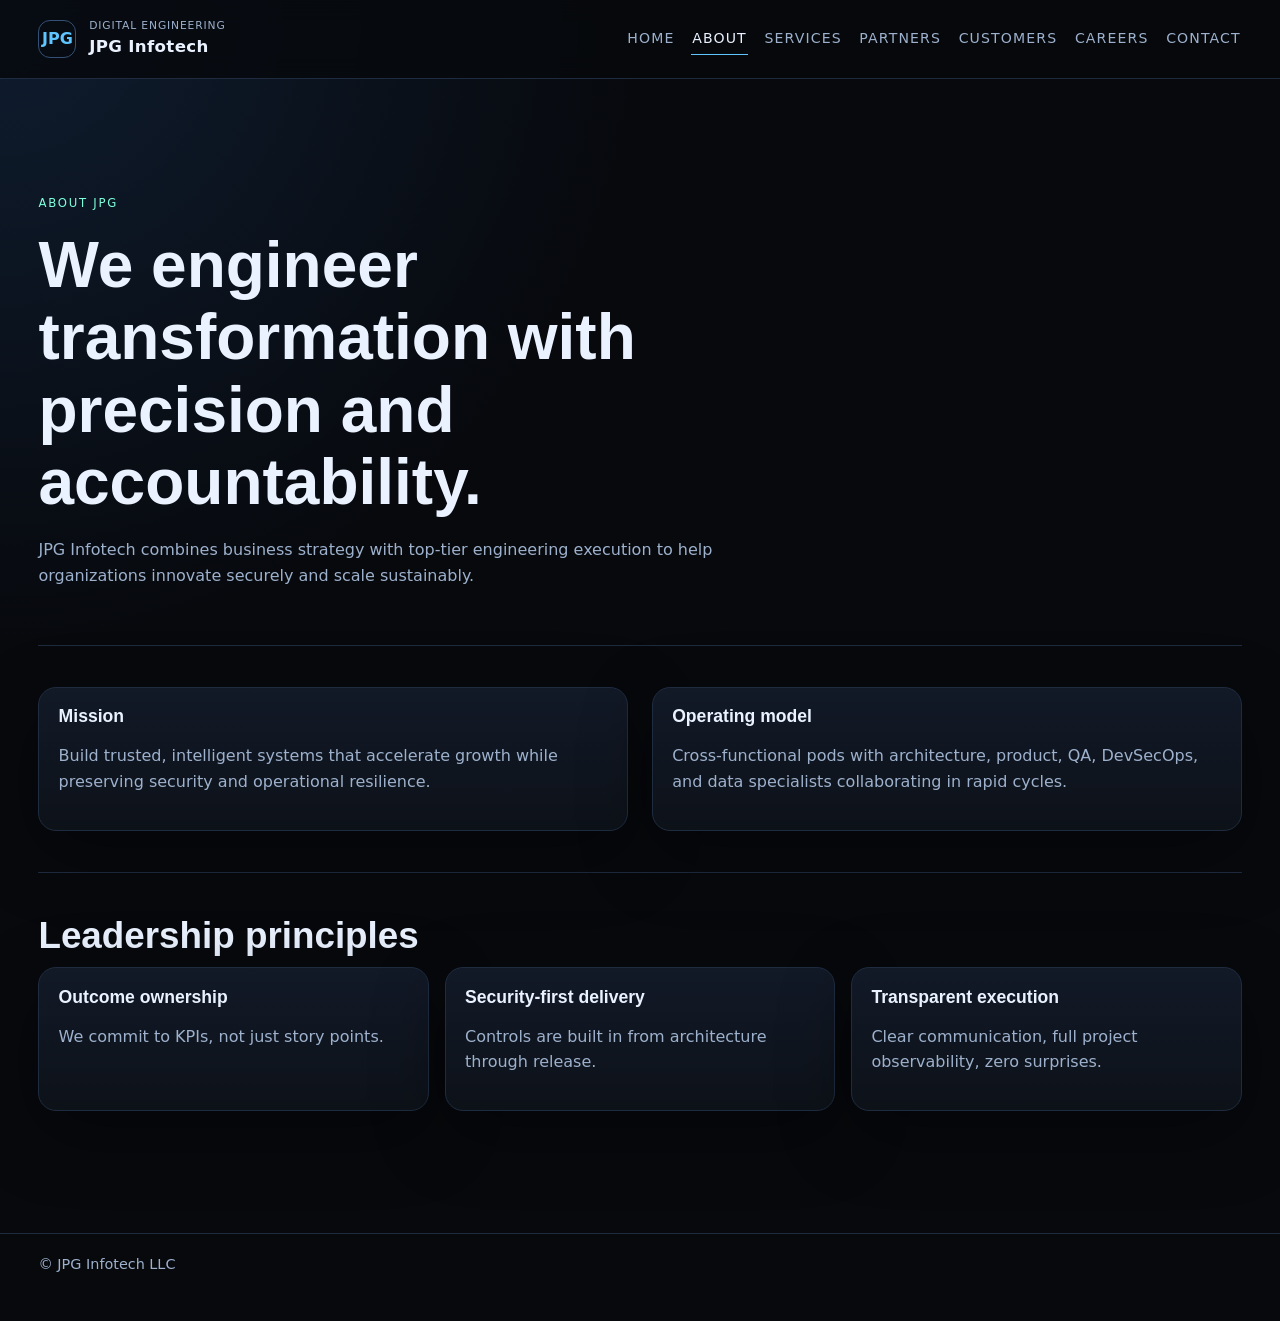
==== about.html @ 967fbdc4 "Rebuild site for JPG Infotech with premium multi-page design and security hardening" ====
<!doctype html><html lang="en"><head>
<meta charset="UTF-8"/><meta name="viewport" content="width=device-width,initial-scale=1"/>
<title>About | JPG Infotech</title>
<meta name="description" content="Meet JPG Infotech: a digital transformation company focused on AI, cloud, cybersecurity, and software engineering."/>
<meta http-equiv="Content-Security-Policy" content="default-src 'self'; style-src 'self' https://fonts.googleapis.com; font-src 'self' https://fonts.gstatic.com; script-src 'self'; img-src 'self' data:; object-src 'none'; base-uri 'self'; form-action 'self'; frame-ancestors 'none'"/>
<link rel="preconnect" href="https://fonts.googleapis.com"/><link rel="preconnect" href="https://fonts.gstatic.com" crossorigin/>
<link href="https://fonts.googleapis.com/css2?family=Inter:wght@400;500;600;700&family=Plus+Jakarta+Sans:wght@600;700;800&display=swap" rel="stylesheet"/>
<link rel="stylesheet" href="style.css"/></head><body>
<header class="site-header"><div class="shell header-inner"><a class="brand" href="index.html"><span class="brand-badge">JPG</span><span class="brand-text"><small>Digital Engineering</small><strong>JPG Infotech</strong></span></a><button class="nav-toggle" aria-expanded="false">Menu</button><nav class="site-nav"><a href="index.html">Home</a><a class="is-active" href="about.html">About</a><a href="services.html">Services</a><a href="partners.html">Partners</a><a href="customers.html">Customers</a><a href="careers.html">Careers</a><a href="contact.html">Contact</a></nav></div></header>
<main class="shell">
<section class="hero"><p class="eyebrow">About JPG</p><h1>We engineer transformation with precision and accountability.</h1><p class="lead">JPG Infotech combines business strategy with top-tier engineering execution to help organizations innovate securely and scale sustainably.</p></section>
<section class="section grid-2"><article class="panel"><h3>Mission</h3><p class="muted">Build trusted, intelligent systems that accelerate growth while preserving security and operational resilience.</p></article><article class="panel"><h3>Operating model</h3><p class="muted">Cross-functional pods with architecture, product, QA, DevSecOps, and data specialists collaborating in rapid cycles.</p></article></section>
<section class="section"><h2>Leadership principles</h2><div class="grid-3"><article class="panel"><h3>Outcome ownership</h3><p class="muted">We commit to KPIs, not just story points.</p></article><article class="panel"><h3>Security-first delivery</h3><p class="muted">Controls are built in from architecture through release.</p></article><article class="panel"><h3>Transparent execution</h3><p class="muted">Clear communication, full project observability, zero surprises.</p></article></div></section>
</main>
<footer class="site-footer"><div class="shell">© JPG Infotech LLC</div></footer><script src="script.js" defer></script></body></html>
---- style.css ----
:root {
  --bg: #07090d;
  --surface: #0d1219;
  --surface-2: #121927;
  --line: #1f2c40;
  --line-strong: #355076;
  --text: #eaf2ff;
  --muted: #9db1cd;
  --brand: #5fc5ff;
  --brand-2: #7dffdc;
  --danger: #ff6a6a;
  --max: 1240px;
  --radius: 18px;
  --shadow: 0 22px 70px rgba(0, 0, 0, 0.4);
}

* { box-sizing: border-box; }
html { scroll-behavior: smooth; }
body {
  margin: 0;
  font-family: Inter, system-ui, sans-serif;
  color: var(--text);
  background: radial-gradient(circle at 0% 0%, #0f1d30 0%, var(--bg) 35%) no-repeat var(--bg);
  line-height: 1.6;
}

a { color: inherit; }

.shell {
  width: min(94vw, var(--max));
  margin: 0 auto;
}

.site-header {
  position: sticky;
  top: 0;
  backdrop-filter: blur(12px);
  background: color-mix(in oklab, var(--bg) 82%, transparent);
  z-index: 100;
  border-bottom: 1px solid var(--line);
}

.header-inner {
  min-height: 78px;
  display: flex;
  align-items: center;
  justify-content: space-between;
  gap: 1rem;
}

.brand {
  display: inline-flex;
  gap: .8rem;
  align-items: center;
  text-decoration: none;
}

.brand-badge {
  width: 38px;
  height: 38px;
  border-radius: 12px;
  border: 1px solid var(--line-strong);
  display: grid;
  place-items: center;
  color: var(--brand);
  font-weight: 700;
}

.brand-text small {
  display: block;
  color: var(--muted);
  letter-spacing: .08em;
  text-transform: uppercase;
  font-size: .67rem;
}

.brand-text strong {
  font-size: 1.04rem;
  letter-spacing: .02em;
}

.nav-toggle {
  display: none;
  border: 1px solid var(--line-strong);
  background: transparent;
  color: var(--text);
  border-radius: 10px;
  padding: .52rem .8rem;
}

.site-nav {
  display: flex;
  flex-wrap: wrap;
  gap: 1rem;
}

.site-nav a {
  text-decoration: none;
  color: var(--muted);
  font-size: .88rem;
  letter-spacing: .08em;
  text-transform: uppercase;
  border-bottom: 1px solid transparent;
  padding: .25rem .05rem;
}
.site-nav a:hover,
.site-nav a.is-active {
  color: var(--text);
  border-color: var(--brand);
}

main { padding: 3rem 0 5rem; }

.hero {
  padding: 4.2rem 0 2.5rem;
}

.eyebrow {
  text-transform: uppercase;
  letter-spacing: .15em;
  font-size: .73rem;
  color: var(--brand-2);
  margin: 0 0 1rem;
}

h1, h2, h3 {
  font-family: "Plus Jakarta Sans", Inter, sans-serif;
  line-height: 1.13;
  margin: 0;
}

h1 { font-size: clamp(2rem, 5vw, 4.1rem); max-width: 18ch; }
h2 { font-size: clamp(1.35rem, 3.3vw, 2.3rem); margin-bottom: .7rem; }
h3 { font-size: 1.1rem; margin-bottom: .4rem; }

.lead {
  color: var(--muted);
  max-width: 75ch;
  margin-top: 1.2rem;
}

.hero-actions { display: flex; gap: .9rem; flex-wrap: wrap; margin-top: 2rem; }

.button {
  display: inline-block;
  border: 1px solid var(--line-strong);
  color: var(--text);
  background: linear-gradient(160deg, #122037 0%, #0d1524 100%);
  text-decoration: none;
  border-radius: 12px;
  padding: .8rem 1rem;
  font-size: .8rem;
  letter-spacing: .08em;
  text-transform: uppercase;
}
.button:hover { border-color: var(--brand); }
.button.ghost { background: transparent; }

.section {
  border-top: 1px solid var(--line);
  padding: 2.6rem 0;
}

.grid-2 { display: grid; grid-template-columns: 1fr 1fr; gap: 1.5rem; }
.grid-3 { display: grid; grid-template-columns: repeat(3, minmax(0,1fr)); gap: 1rem; }
.grid-4 { display: grid; grid-template-columns: repeat(4, minmax(0,1fr)); gap: 1rem; }

.panel {
  border: 1px solid var(--line);
  background: linear-gradient(180deg, var(--surface-2), var(--surface));
  border-radius: var(--radius);
  padding: 1.2rem;
  box-shadow: var(--shadow);
}

.stat { font-size: 1.9rem; color: var(--brand-2); font-weight: 700; }
.muted { color: var(--muted); }

.kicker {
  display: inline-block;
  border: 1px solid var(--line-strong);
  color: var(--brand);
  font-size: .7rem;
  border-radius: 999px;
  padding: .2rem .6rem;
  margin-bottom: .7rem;
  letter-spacing: .09em;
  text-transform: uppercase;
}

.timeline { counter-reset: item; }
.timeline article { position: relative; padding-left: 2.8rem; margin-bottom: 1rem; }
.timeline article::before {
  counter-increment: item;
  content: counter(item, decimal-leading-zero);
  position: absolute;
  left: 0;
  top: .15rem;
  color: var(--brand);
  font-weight: 700;
}

input, textarea, select {
  width: 100%;
  border-radius: 12px;
  border: 1px solid var(--line-strong);
  background: #0b1119;
  color: var(--text);
  padding: .75rem .8rem;
  font: inherit;
}
input:focus, textarea:focus, select:focus {
  outline: 2px solid color-mix(in srgb, var(--brand) 45%, transparent);
  outline-offset: 1px;
}
label { display: grid; gap: .4rem; color: var(--muted); font-size: .95rem; }

.site-footer {
  border-top: 1px solid var(--line);
  padding: 1.2rem 0 2.8rem;
  color: var(--muted);
  font-size: .9rem;
}
.footer-grid { display: grid; grid-template-columns: 2fr 1fr 1fr; gap: 1rem; }

.notice {
  border-left: 3px solid var(--brand);
  padding: .9rem 1rem;
  background: #0b141f;
  color: var(--muted);
}

@media (max-width: 980px) {
  .nav-toggle { display: block; }
  .site-nav {
    position: absolute;
    inset: 74px 3vw auto 3vw;
    border: 1px solid var(--line);
    border-radius: 12px;
    background: #0b1018;
    padding: 1rem;
    display: grid;
    opacity: 0;
    pointer-events: none;
    transform: translateY(-8px);
    transition: 180ms ease;
  }
  .site-nav.open { opacity: 1; pointer-events: auto; transform: translateY(0); }
  .grid-2, .grid-3, .grid-4, .footer-grid { grid-template-columns: 1fr; }
}
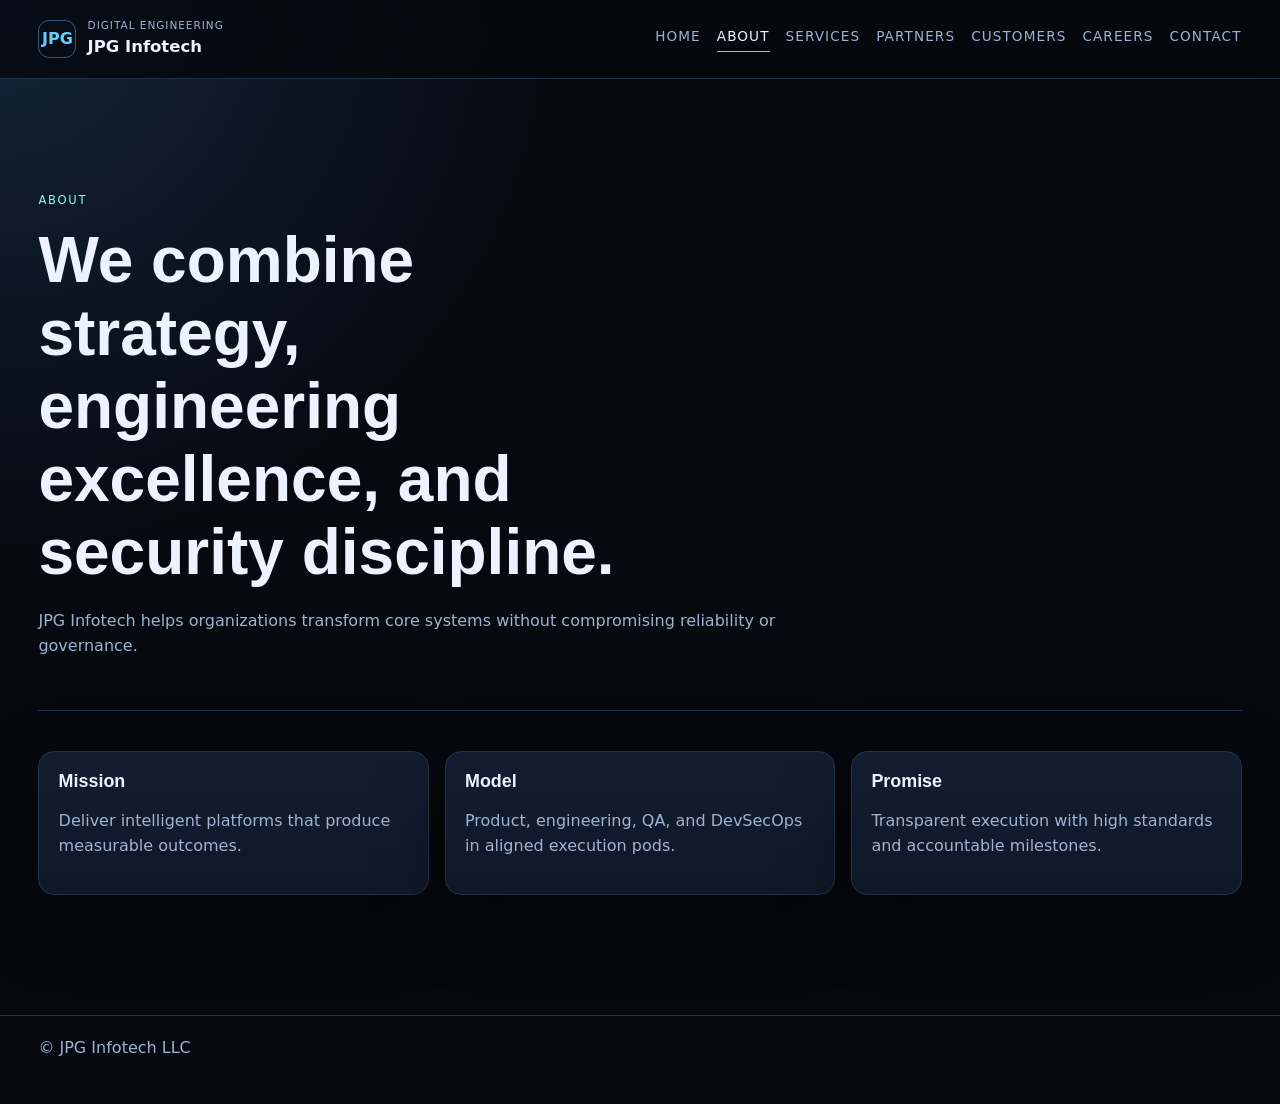
==== commit e22bbe06: "Recreate repository contents with full JPG website files" ====
--- a/about.html
+++ b/about.html
@@ -1,15 +1 @@
-<!doctype html><html lang="en"><head>
-<meta charset="UTF-8"/><meta name="viewport" content="width=device-width,initial-scale=1"/>
-<title>About | JPG Infotech</title>
-<meta name="description" content="Meet JPG Infotech: a digital transformation company focused on AI, cloud, cybersecurity, and software engineering."/>
-<meta http-equiv="Content-Security-Policy" content="default-src 'self'; style-src 'self' https://fonts.googleapis.com; font-src 'self' https://fonts.gstatic.com; script-src 'self'; img-src 'self' data:; object-src 'none'; base-uri 'self'; form-action 'self'; frame-ancestors 'none'"/>
-<link rel="preconnect" href="https://fonts.googleapis.com"/><link rel="preconnect" href="https://fonts.gstatic.com" crossorigin/>
-<link href="https://fonts.googleapis.com/css2?family=Inter:wght@400;500;600;700&family=Plus+Jakarta+Sans:wght@600;700;800&display=swap" rel="stylesheet"/>
-<link rel="stylesheet" href="style.css"/></head><body>
-<header class="site-header"><div class="shell header-inner"><a class="brand" href="index.html"><span class="brand-badge">JPG</span><span class="brand-text"><small>Digital Engineering</small><strong>JPG Infotech</strong></span></a><button class="nav-toggle" aria-expanded="false">Menu</button><nav class="site-nav"><a href="index.html">Home</a><a class="is-active" href="about.html">About</a><a href="services.html">Services</a><a href="partners.html">Partners</a><a href="customers.html">Customers</a><a href="careers.html">Careers</a><a href="contact.html">Contact</a></nav></div></header>
-<main class="shell">
-<section class="hero"><p class="eyebrow">About JPG</p><h1>We engineer transformation with precision and accountability.</h1><p class="lead">JPG Infotech combines business strategy with top-tier engineering execution to help organizations innovate securely and scale sustainably.</p></section>
-<section class="section grid-2"><article class="panel"><h3>Mission</h3><p class="muted">Build trusted, intelligent systems that accelerate growth while preserving security and operational resilience.</p></article><article class="panel"><h3>Operating model</h3><p class="muted">Cross-functional pods with architecture, product, QA, DevSecOps, and data specialists collaborating in rapid cycles.</p></article></section>
-<section class="section"><h2>Leadership principles</h2><div class="grid-3"><article class="panel"><h3>Outcome ownership</h3><p class="muted">We commit to KPIs, not just story points.</p></article><article class="panel"><h3>Security-first delivery</h3><p class="muted">Controls are built in from architecture through release.</p></article><article class="panel"><h3>Transparent execution</h3><p class="muted">Clear communication, full project observability, zero surprises.</p></article></div></section>
-</main>
-<footer class="site-footer"><div class="shell">© JPG Infotech LLC</div></footer><script src="script.js" defer></script></body></html>
+<!doctype html><html lang="en"><head><meta charset="UTF-8"/><meta name="viewport" content="width=device-width,initial-scale=1"/><title>About | JPG Infotech</title><meta name="description" content="About JPG Infotech and our digital transformation model."/><meta http-equiv="Content-Security-Policy" content="default-src 'self'; style-src 'self' https://fonts.googleapis.com; font-src 'self' https://fonts.gstatic.com; img-src 'self' data:; script-src 'self'; object-src 'none'; base-uri 'self'; frame-ancestors 'none'"/><link rel="preconnect" href="https://fonts.googleapis.com"/><link rel="preconnect" href="https://fonts.gstatic.com" crossorigin/><link href="https://fonts.googleapis.com/css2?family=Inter:wght@400;500;600;700&family=Plus+Jakarta+Sans:wght@600;700;800&display=swap" rel="stylesheet"/><link rel="stylesheet" href="style.css"/></head><body><header class="site-header"><div class="shell header-inner"><a class="brand" href="index.html"><span class="brand-badge">JPG</span><span class="brand-text"><small>Digital Engineering</small><strong>JPG Infotech</strong></span></a><button class="nav-toggle" aria-expanded="false">Menu</button><nav class="site-nav"><a href="index.html">Home</a><a class="is-active" href="about.html">About</a><a href="services.html">Services</a><a href="partners.html">Partners</a><a href="customers.html">Customers</a><a href="careers.html">Careers</a><a href="contact.html">Contact</a></nav></div></header><main class="shell"><section class="hero"><p class="eyebrow">About</p><h1>We combine strategy, engineering excellence, and security discipline.</h1><p class="lead">JPG Infotech helps organizations transform core systems without compromising reliability or governance.</p></section><section class="section grid-3"><article class="panel"><h3>Mission</h3><p class="muted">Deliver intelligent platforms that produce measurable outcomes.</p></article><article class="panel"><h3>Model</h3><p class="muted">Product, engineering, QA, and DevSecOps in aligned execution pods.</p></article><article class="panel"><h3>Promise</h3><p class="muted">Transparent execution with high standards and accountable milestones.</p></article></section></main><footer class="site-footer"><div class="shell">© JPG Infotech LLC</div></footer><script src="script.js" defer></script></body></html>
--- a/style.css
+++ b/style.css
@@ -1,30 +1,37 @@
 :root {
-  --bg: #07090d;
-  --surface: #0d1219;
-  --surface-2: #121927;
-  --line: #1f2c40;
-  --line-strong: #355076;
-  --text: #eaf2ff;
-  --muted: #9db1cd;
-  --brand: #5fc5ff;
-  --brand-2: #7dffdc;
-  --danger: #ff6a6a;
+  --bg: #06090f;
+  --bg-soft: #0b1220;
+  --surface: #0f1829;
+  --line: #22314a;
+  --line-strong: #335987;
+  --text: #ecf3ff;
+  --muted: #9fb2d1;
+  --brand: #67cfff;
+  --brand-2: #8bffd9;
   --max: 1240px;
-  --radius: 18px;
-  --shadow: 0 22px 70px rgba(0, 0, 0, 0.4);
-}
-
-* { box-sizing: border-box; }
-html { scroll-behavior: smooth; }
+  --radius: 16px;
+  --shadow: 0 24px 70px rgba(0, 0, 0, 0.4);
+}
+
+* {
+  box-sizing: border-box;
+}
+
+html {
+  scroll-behavior: smooth;
+}
+
 body {
   margin: 0;
+  background: radial-gradient(circle at top left, #13243a 0%, var(--bg) 34%) no-repeat var(--bg);
+  color: var(--text);
   font-family: Inter, system-ui, sans-serif;
-  color: var(--text);
-  background: radial-gradient(circle at 0% 0%, #0f1d30 0%, var(--bg) 35%) no-repeat var(--bg);
   line-height: 1.6;
 }
 
-a { color: inherit; }
+a {
+  color: inherit;
+}
 
 .shell {
   width: min(94vw, var(--max));
@@ -34,9 +41,9 @@
 .site-header {
   position: sticky;
   top: 0;
-  backdrop-filter: blur(12px);
+  z-index: 100;
+  backdrop-filter: blur(10px);
   background: color-mix(in oklab, var(--bg) 82%, transparent);
-  z-index: 100;
   border-bottom: 1px solid var(--line);
 }
 
@@ -50,201 +57,283 @@
 
 .brand {
   display: inline-flex;
-  gap: .8rem;
+  text-decoration: none;
   align-items: center;
-  text-decoration: none;
+  gap: 0.7rem;
 }
 
 .brand-badge {
   width: 38px;
   height: 38px;
-  border-radius: 12px;
+  border-radius: 11px;
   border: 1px solid var(--line-strong);
   display: grid;
   place-items: center;
+  font-weight: 700;
+  color: var(--brand);
+}
+
+.brand-text small {
+  display: block;
+  color: var(--muted);
+  text-transform: uppercase;
+  letter-spacing: 0.09em;
+  font-size: 0.66rem;
+}
+
+.brand-text strong {
+  font-size: 1.03rem;
+}
+
+.nav-toggle {
+  display: none;
+  border: 1px solid var(--line-strong);
+  color: var(--text);
+  background: transparent;
+  border-radius: 10px;
+  padding: 0.5rem 0.75rem;
+}
+
+.site-nav {
+  display: flex;
+  gap: 1rem;
+}
+
+.site-nav a {
+  text-decoration: none;
+  color: var(--muted);
+  text-transform: uppercase;
+  font-size: 0.85rem;
+  letter-spacing: 0.08em;
+  border-bottom: 1px solid transparent;
+  padding-bottom: 0.2rem;
+}
+
+.site-nav a:hover,
+.site-nav a.is-active {
+  color: var(--text);
+  border-color: var(--brand);
+}
+
+main {
+  padding: 3rem 0 5rem;
+}
+
+.hero {
+  padding: 4rem 0 2.2rem;
+}
+
+.eyebrow {
+  margin: 0 0 0.9rem;
+  text-transform: uppercase;
+  letter-spacing: 0.15em;
+  font-size: 0.72rem;
+  color: var(--brand-2);
+}
+
+h1,
+h2,
+h3 {
+  margin: 0;
+  font-family: "Plus Jakarta Sans", Inter, sans-serif;
+  line-height: 1.14;
+}
+
+h1 {
+  font-size: clamp(2rem, 5vw, 4rem);
+  max-width: 18ch;
+}
+
+h2 {
+  font-size: clamp(1.35rem, 3vw, 2.2rem);
+  margin-bottom: 0.75rem;
+}
+
+h3 {
+  font-size: 1.12rem;
+  margin-bottom: 0.45rem;
+}
+
+.lead {
+  margin-top: 1.2rem;
+  max-width: 75ch;
+  color: var(--muted);
+}
+
+.hero-actions {
+  margin-top: 1.9rem;
+  display: flex;
+  flex-wrap: wrap;
+  gap: 0.9rem;
+}
+
+.button {
+  text-decoration: none;
+  display: inline-block;
+  border: 1px solid var(--line-strong);
+  background: linear-gradient(165deg, #14233a 0%, #0f1829 100%);
+  color: var(--text);
+  border-radius: 12px;
+  text-transform: uppercase;
+  letter-spacing: 0.08em;
+  font-size: 0.8rem;
+  padding: 0.78rem 1rem;
+}
+
+.button.ghost {
+  background: transparent;
+}
+
+.button:hover {
+  border-color: var(--brand);
+}
+
+.section {
+  border-top: 1px solid var(--line);
+  padding: 2.5rem 0;
+}
+
+.panel {
+  border: 1px solid var(--line);
+  border-radius: var(--radius);
+  background: linear-gradient(180deg, #121d31 0%, var(--surface) 100%);
+  box-shadow: var(--shadow);
+  padding: 1.2rem;
+}
+
+.grid-2,
+.grid-3,
+.grid-4 {
+  display: grid;
+  gap: 1rem;
+}
+
+.grid-2 {
+  grid-template-columns: repeat(2, minmax(0, 1fr));
+}
+
+.grid-3 {
+  grid-template-columns: repeat(3, minmax(0, 1fr));
+}
+
+.grid-4 {
+  grid-template-columns: repeat(4, minmax(0, 1fr));
+}
+
+.kicker {
+  display: inline-block;
+  border: 1px solid var(--line-strong);
+  color: var(--brand);
+  border-radius: 999px;
+  font-size: 0.7rem;
+  text-transform: uppercase;
+  letter-spacing: 0.09em;
+  padding: 0.2rem 0.62rem;
+  margin-bottom: 0.7rem;
+}
+
+.stat {
+  font-size: 1.9rem;
+  font-weight: 700;
+  color: var(--brand-2);
+}
+
+.muted {
+  color: var(--muted);
+}
+
+.timeline {
+  counter-reset: steps;
+}
+
+.timeline article {
+  position: relative;
+  padding-left: 2.7rem;
+}
+
+.timeline article::before {
+  counter-increment: steps;
+  content: counter(steps, decimal-leading-zero);
+  position: absolute;
+  left: 0;
+  top: 0.1rem;
   color: var(--brand);
   font-weight: 700;
 }
 
-.brand-text small {
-  display: block;
-  color: var(--muted);
-  letter-spacing: .08em;
-  text-transform: uppercase;
-  font-size: .67rem;
-}
-
-.brand-text strong {
-  font-size: 1.04rem;
-  letter-spacing: .02em;
-}
-
-.nav-toggle {
-  display: none;
-  border: 1px solid var(--line-strong);
-  background: transparent;
-  color: var(--text);
-  border-radius: 10px;
-  padding: .52rem .8rem;
-}
-
-.site-nav {
-  display: flex;
-  flex-wrap: wrap;
-  gap: 1rem;
-}
-
-.site-nav a {
-  text-decoration: none;
-  color: var(--muted);
-  font-size: .88rem;
-  letter-spacing: .08em;
-  text-transform: uppercase;
-  border-bottom: 1px solid transparent;
-  padding: .25rem .05rem;
-}
-.site-nav a:hover,
-.site-nav a.is-active {
-  color: var(--text);
-  border-color: var(--brand);
-}
-
-main { padding: 3rem 0 5rem; }
-
-.hero {
-  padding: 4.2rem 0 2.5rem;
-}
-
-.eyebrow {
-  text-transform: uppercase;
-  letter-spacing: .15em;
-  font-size: .73rem;
-  color: var(--brand-2);
-  margin: 0 0 1rem;
-}
-
-h1, h2, h3 {
-  font-family: "Plus Jakarta Sans", Inter, sans-serif;
-  line-height: 1.13;
-  margin: 0;
-}
-
-h1 { font-size: clamp(2rem, 5vw, 4.1rem); max-width: 18ch; }
-h2 { font-size: clamp(1.35rem, 3.3vw, 2.3rem); margin-bottom: .7rem; }
-h3 { font-size: 1.1rem; margin-bottom: .4rem; }
-
-.lead {
-  color: var(--muted);
-  max-width: 75ch;
-  margin-top: 1.2rem;
-}
-
-.hero-actions { display: flex; gap: .9rem; flex-wrap: wrap; margin-top: 2rem; }
-
-.button {
-  display: inline-block;
-  border: 1px solid var(--line-strong);
-  color: var(--text);
-  background: linear-gradient(160deg, #122037 0%, #0d1524 100%);
-  text-decoration: none;
+input,
+textarea,
+select {
+  width: 100%;
+  background: #0a101a;
+  border: 1px solid var(--line-strong);
+  color: var(--text);
   border-radius: 12px;
-  padding: .8rem 1rem;
-  font-size: .8rem;
-  letter-spacing: .08em;
-  text-transform: uppercase;
-}
-.button:hover { border-color: var(--brand); }
-.button.ghost { background: transparent; }
-
-.section {
-  border-top: 1px solid var(--line);
-  padding: 2.6rem 0;
-}
-
-.grid-2 { display: grid; grid-template-columns: 1fr 1fr; gap: 1.5rem; }
-.grid-3 { display: grid; grid-template-columns: repeat(3, minmax(0,1fr)); gap: 1rem; }
-.grid-4 { display: grid; grid-template-columns: repeat(4, minmax(0,1fr)); gap: 1rem; }
-
-.panel {
-  border: 1px solid var(--line);
-  background: linear-gradient(180deg, var(--surface-2), var(--surface));
-  border-radius: var(--radius);
-  padding: 1.2rem;
-  box-shadow: var(--shadow);
-}
-
-.stat { font-size: 1.9rem; color: var(--brand-2); font-weight: 700; }
-.muted { color: var(--muted); }
-
-.kicker {
-  display: inline-block;
-  border: 1px solid var(--line-strong);
-  color: var(--brand);
-  font-size: .7rem;
-  border-radius: 999px;
-  padding: .2rem .6rem;
-  margin-bottom: .7rem;
-  letter-spacing: .09em;
-  text-transform: uppercase;
-}
-
-.timeline { counter-reset: item; }
-.timeline article { position: relative; padding-left: 2.8rem; margin-bottom: 1rem; }
-.timeline article::before {
-  counter-increment: item;
-  content: counter(item, decimal-leading-zero);
-  position: absolute;
-  left: 0;
-  top: .15rem;
-  color: var(--brand);
-  font-weight: 700;
-}
-
-input, textarea, select {
-  width: 100%;
-  border-radius: 12px;
-  border: 1px solid var(--line-strong);
-  background: #0b1119;
-  color: var(--text);
-  padding: .75rem .8rem;
+  padding: 0.74rem 0.78rem;
   font: inherit;
 }
-input:focus, textarea:focus, select:focus {
-  outline: 2px solid color-mix(in srgb, var(--brand) 45%, transparent);
+
+input:focus,
+textarea:focus,
+select:focus {
+  outline: 2px solid color-mix(in srgb, var(--brand) 44%, transparent);
   outline-offset: 1px;
 }
-label { display: grid; gap: .4rem; color: var(--muted); font-size: .95rem; }
+
+label {
+  display: grid;
+  gap: 0.36rem;
+  color: var(--muted);
+}
+
+.notice {
+  border-left: 3px solid var(--brand);
+  background: #0a1320;
+  padding: 0.95rem 1rem;
+  color: var(--muted);
+}
 
 .site-footer {
   border-top: 1px solid var(--line);
-  padding: 1.2rem 0 2.8rem;
-  color: var(--muted);
-  font-size: .9rem;
-}
-.footer-grid { display: grid; grid-template-columns: 2fr 1fr 1fr; gap: 1rem; }
-
-.notice {
-  border-left: 3px solid var(--brand);
-  padding: .9rem 1rem;
-  background: #0b141f;
-  color: var(--muted);
+  color: var(--muted);
+  padding: 1.2rem 0 2.7rem;
+}
+
+.footer-grid {
+  display: grid;
+  grid-template-columns: 2fr 1fr 1fr;
+  gap: 1rem;
 }
 
 @media (max-width: 980px) {
-  .nav-toggle { display: block; }
+  .nav-toggle {
+    display: block;
+  }
+
   .site-nav {
     position: absolute;
     inset: 74px 3vw auto 3vw;
+    padding: 1rem;
     border: 1px solid var(--line);
     border-radius: 12px;
-    background: #0b1018;
-    padding: 1rem;
+    background: #0b111a;
     display: grid;
     opacity: 0;
     pointer-events: none;
     transform: translateY(-8px);
     transition: 180ms ease;
   }
-  .site-nav.open { opacity: 1; pointer-events: auto; transform: translateY(0); }
-  .grid-2, .grid-3, .grid-4, .footer-grid { grid-template-columns: 1fr; }
-}
+
+  .site-nav.open {
+    opacity: 1;
+    pointer-events: auto;
+    transform: translateY(0);
+  }
+
+  .grid-2,
+  .grid-3,
+  .grid-4,
+  .footer-grid {
+    grid-template-columns: 1fr;
+  }
+}
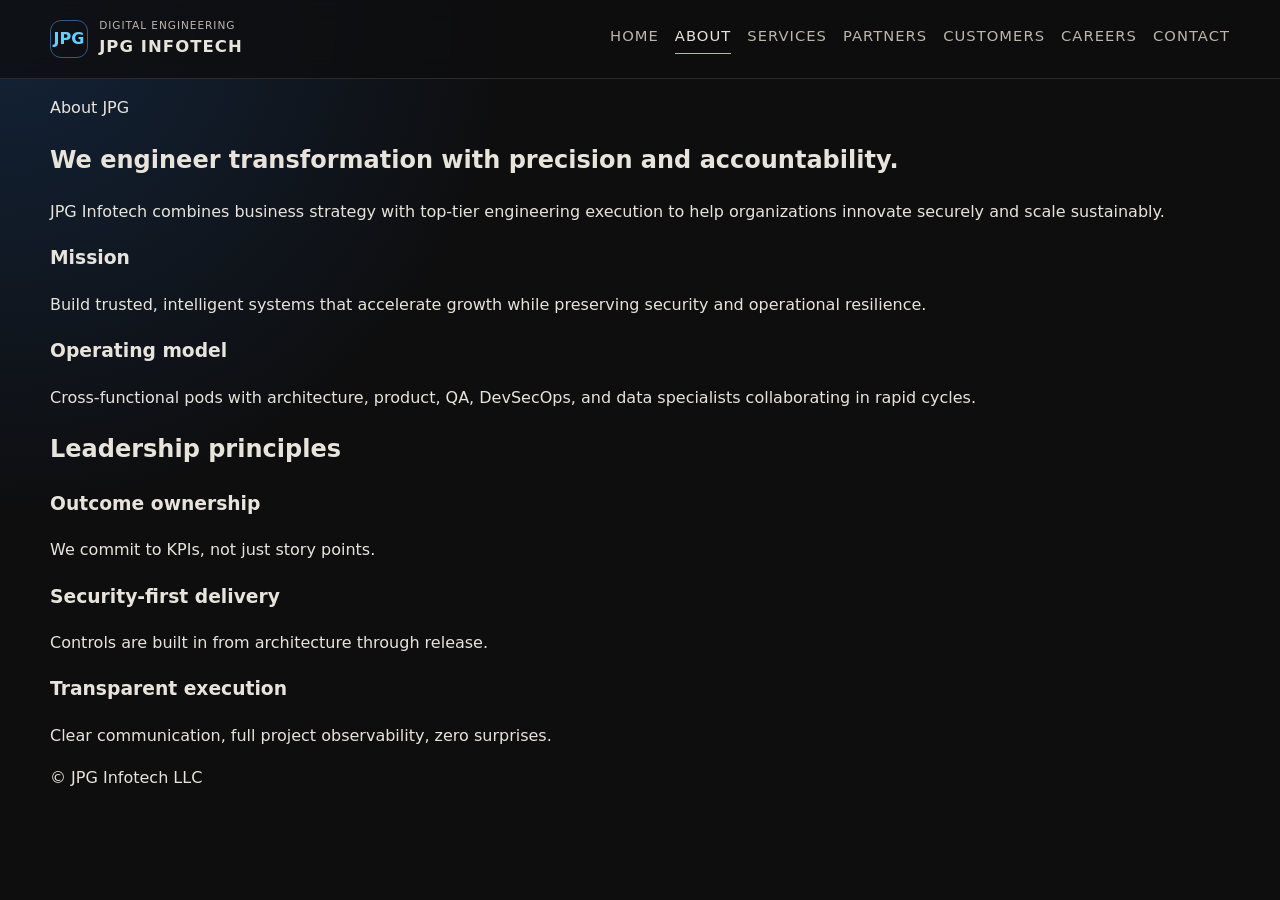
==== commit 33e59dec: "Merge branch 'main' into codex/create-premium-hvac-company-website-ln5f5q" ====
--- a/about.html
+++ b/about.html
@@ -1 +1,15 @@
-<!doctype html><html lang="en"><head><meta charset="UTF-8"/><meta name="viewport" content="width=device-width,initial-scale=1"/><title>About | JPG Infotech</title><meta name="description" content="About JPG Infotech and our digital transformation model."/><meta http-equiv="Content-Security-Policy" content="default-src 'self'; style-src 'self' https://fonts.googleapis.com; font-src 'self' https://fonts.gstatic.com; img-src 'self' data:; script-src 'self'; object-src 'none'; base-uri 'self'; frame-ancestors 'none'"/><link rel="preconnect" href="https://fonts.googleapis.com"/><link rel="preconnect" href="https://fonts.gstatic.com" crossorigin/><link href="https://fonts.googleapis.com/css2?family=Inter:wght@400;500;600;700&family=Plus+Jakarta+Sans:wght@600;700;800&display=swap" rel="stylesheet"/><link rel="stylesheet" href="style.css"/></head><body><header class="site-header"><div class="shell header-inner"><a class="brand" href="index.html"><span class="brand-badge">JPG</span><span class="brand-text"><small>Digital Engineering</small><strong>JPG Infotech</strong></span></a><button class="nav-toggle" aria-expanded="false">Menu</button><nav class="site-nav"><a href="index.html">Home</a><a class="is-active" href="about.html">About</a><a href="services.html">Services</a><a href="partners.html">Partners</a><a href="customers.html">Customers</a><a href="careers.html">Careers</a><a href="contact.html">Contact</a></nav></div></header><main class="shell"><section class="hero"><p class="eyebrow">About</p><h1>We combine strategy, engineering excellence, and security discipline.</h1><p class="lead">JPG Infotech helps organizations transform core systems without compromising reliability or governance.</p></section><section class="section grid-3"><article class="panel"><h3>Mission</h3><p class="muted">Deliver intelligent platforms that produce measurable outcomes.</p></article><article class="panel"><h3>Model</h3><p class="muted">Product, engineering, QA, and DevSecOps in aligned execution pods.</p></article><article class="panel"><h3>Promise</h3><p class="muted">Transparent execution with high standards and accountable milestones.</p></article></section></main><footer class="site-footer"><div class="shell">© JPG Infotech LLC</div></footer><script src="script.js" defer></script></body></html>
+<!doctype html><html lang="en"><head>
+<meta charset="UTF-8"/><meta name="viewport" content="width=device-width,initial-scale=1"/>
+<title>About | JPG Infotech</title>
+<meta name="description" content="Meet JPG Infotech: a digital transformation company focused on AI, cloud, cybersecurity, and software engineering."/>
+<meta http-equiv="Content-Security-Policy" content="default-src 'self'; style-src 'self' https://fonts.googleapis.com; font-src 'self' https://fonts.gstatic.com; script-src 'self'; img-src 'self' data:; object-src 'none'; base-uri 'self'; form-action 'self'; frame-ancestors 'none'"/>
+<link rel="preconnect" href="https://fonts.googleapis.com"/><link rel="preconnect" href="https://fonts.gstatic.com" crossorigin/>
+<link href="https://fonts.googleapis.com/css2?family=Inter:wght@400;500;600;700&family=Plus+Jakarta+Sans:wght@600;700;800&display=swap" rel="stylesheet"/>
+<link rel="stylesheet" href="style.css"/></head><body>
+<header class="site-header"><div class="shell header-inner"><a class="brand" href="index.html"><span class="brand-badge">JPG</span><span class="brand-text"><small>Digital Engineering</small><strong>JPG Infotech</strong></span></a><button class="nav-toggle" aria-expanded="false">Menu</button><nav class="site-nav"><a href="index.html">Home</a><a class="is-active" href="about.html">About</a><a href="services.html">Services</a><a href="partners.html">Partners</a><a href="customers.html">Customers</a><a href="careers.html">Careers</a><a href="contact.html">Contact</a></nav></div></header>
+<main class="shell">
+<section class="hero"><p class="eyebrow">About JPG</p><h1>We engineer transformation with precision and accountability.</h1><p class="lead">JPG Infotech combines business strategy with top-tier engineering execution to help organizations innovate securely and scale sustainably.</p></section>
+<section class="section grid-2"><article class="panel"><h3>Mission</h3><p class="muted">Build trusted, intelligent systems that accelerate growth while preserving security and operational resilience.</p></article><article class="panel"><h3>Operating model</h3><p class="muted">Cross-functional pods with architecture, product, QA, DevSecOps, and data specialists collaborating in rapid cycles.</p></article></section>
+<section class="section"><h2>Leadership principles</h2><div class="grid-3"><article class="panel"><h3>Outcome ownership</h3><p class="muted">We commit to KPIs, not just story points.</p></article><article class="panel"><h3>Security-first delivery</h3><p class="muted">Controls are built in from architecture through release.</p></article><article class="panel"><h3>Transparent execution</h3><p class="muted">Clear communication, full project observability, zero surprises.</p></article></div></section>
+</main>
+<footer class="site-footer"><div class="shell">© JPG Infotech LLC</div></footer><script src="script.js" defer></script></body></html>
--- a/style.css
+++ b/style.css
@@ -11,6 +11,13 @@
   --max: 1240px;
   --radius: 16px;
   --shadow: 0 24px 70px rgba(0, 0, 0, 0.4);
+  --bg: #0e0e0f;
+  --panel: #151517;
+  --text: #e8e4dc;
+  --muted: #bcb6ab;
+  --line: #2a2a2f;
+  --accent: #d4b57d;
+  --max: 1180px;
 }
 
 * {
@@ -53,6 +60,37 @@
   align-items: center;
   justify-content: space-between;
   gap: 1rem;
+body {
+  margin: 0;
+  font-family: Inter, system-ui, sans-serif;
+  background: var(--bg);
+  color: var(--text);
+  line-height: 1.65;
+  min-height: 100vh;
+}
+
+.grain {
+  position: fixed;
+  inset: 0;
+  pointer-events: none;
+  opacity: 0.08;
+  background-image: radial-gradient(circle at 1px 1px, #fff 1px, transparent 0);
+  background-size: 3px 3px;
+}
+
+.site-header,
+main,
+.site-footer {
+  width: min(92vw, var(--max));
+  margin-inline: auto;
+}
+
+.site-header {
+  display: flex;
+  align-items: center;
+  justify-content: space-between;
+  padding: 1.4rem 0;
+  border-bottom: 1px solid var(--line);
 }
 
 .brand {
@@ -83,6 +121,26 @@
 
 .brand-text strong {
   font-size: 1.03rem;
+  align-items: center;
+  gap: 0.7rem;
+  text-decoration: none;
+  color: var(--text);
+}
+
+.brand-mark {
+  width: 2rem;
+  height: 2rem;
+  border: 1px solid var(--accent);
+  border-radius: 999px;
+  display: grid;
+  place-items: center;
+  font-family: "Playfair Display", serif;
+}
+
+.brand-text {
+  letter-spacing: 0.08em;
+  text-transform: uppercase;
+  font-size: 0.82rem;
 }
 
 .nav-toggle {
@@ -92,6 +150,10 @@
   background: transparent;
   border-radius: 10px;
   padding: 0.5rem 0.75rem;
+  background: none;
+  color: var(--text);
+  border: 1px solid var(--line);
+  padding: 0.4rem 0.7rem;
 }
 
 .site-nav {
@@ -107,6 +169,17 @@
   letter-spacing: 0.08em;
   border-bottom: 1px solid transparent;
   padding-bottom: 0.2rem;
+  gap: 1.4rem;
+}
+
+.site-nav a {
+  color: var(--muted);
+  text-decoration: none;
+  font-size: 0.92rem;
+  text-transform: uppercase;
+  letter-spacing: 0.07em;
+  padding-bottom: 0.3rem;
+  border-bottom: 1px solid transparent;
 }
 
 .site-nav a:hover,
@@ -141,6 +214,30 @@
 
 h1 {
   font-size: clamp(2rem, 5vw, 4rem);
+  border-color: var(--accent);
+}
+
+main {
+  padding: 2.2rem 0 4rem;
+}
+
+.section-frame {
+  border-top: 1px solid var(--line);
+  padding: 3rem 0;
+}
+
+.hero h1,
+h1,
+h2 {
+  font-family: "Playfair Display", serif;
+  font-weight: 600;
+  letter-spacing: -0.01em;
+  line-height: 1.12;
+}
+
+h1 {
+  font-size: clamp(2.1rem, 7vw, 4.4rem);
+  margin: 0.4rem 0 1.2rem;
   max-width: 18ch;
 }
 
@@ -181,6 +278,39 @@
 }
 
 .button.ghost {
+  font-size: clamp(1.45rem, 3vw, 2.25rem);
+  margin: 0.3rem 0 0.8rem;
+}
+
+.lead {
+  max-width: 70ch;
+  color: var(--muted);
+}
+
+.eyebrow {
+  margin: 0;
+  text-transform: uppercase;
+  letter-spacing: 0.16em;
+  font-size: 0.72rem;
+  color: var(--accent);
+}
+
+.hero-actions {
+  margin-top: 2rem;
+  display: flex;
+  align-items: center;
+  gap: 1.2rem;
+  flex-wrap: wrap;
+}
+
+.button {
+  border: 1px solid var(--accent);
+  color: var(--text);
+  text-decoration: none;
+  padding: 0.75rem 1.2rem;
+  text-transform: uppercase;
+  letter-spacing: 0.09em;
+  font-size: 0.8rem;
   background: transparent;
 }
 
@@ -259,6 +389,68 @@
   top: 0.1rem;
   color: var(--brand);
   font-weight: 700;
+  background: var(--accent);
+  color: #111;
+}
+
+.text-link {
+  color: var(--muted);
+  text-decoration: none;
+  border-bottom: 1px solid var(--line);
+}
+
+.split {
+  display: grid;
+  grid-template-columns: 1fr 1fr;
+  gap: 2rem;
+  align-items: start;
+}
+
+.metrics {
+  display: grid;
+  grid-template-columns: repeat(3, minmax(0, 1fr));
+  gap: 1.5rem;
+}
+
+.metrics article,
+.project-list article,
+.timeline article {
+  padding-top: 1rem;
+  border-top: 1px solid var(--line);
+}
+
+.metrics span {
+  display: block;
+  font-size: 2rem;
+  font-family: "Playfair Display", serif;
+  color: var(--accent);
+}
+
+.page-intro {
+  padding-top: 2.2rem;
+}
+
+.timeline,
+.project-list {
+  display: grid;
+  gap: 1.6rem;
+}
+
+.contact-layout {
+  display: grid;
+  grid-template-columns: 1.35fr 1fr;
+  gap: 2rem;
+}
+
+.contact-form {
+  display: grid;
+  gap: 1rem;
+}
+
+label {
+  display: grid;
+  gap: 0.45rem;
+  color: var(--muted);
 }
 
 input,
@@ -271,6 +463,11 @@
   border-radius: 12px;
   padding: 0.74rem 0.78rem;
   font: inherit;
+  background: var(--panel);
+  border: 1px solid var(--line);
+  color: var(--text);
+  font: inherit;
+  padding: 0.75rem 0.8rem;
 }
 
 input:focus,
@@ -291,6 +488,8 @@
   background: #0a1320;
   padding: 0.95rem 1rem;
   color: var(--muted);
+  outline: none;
+  border-color: var(--accent);
 }
 
 .site-footer {
@@ -306,6 +505,14 @@
 }
 
 @media (max-width: 980px) {
+  padding: 1.2rem 0 2.2rem;
+  display: flex;
+  justify-content: space-between;
+  color: var(--muted);
+  font-size: 0.9rem;
+}
+
+@media (max-width: 900px) {
   .nav-toggle {
     display: block;
   }
@@ -322,6 +529,16 @@
     pointer-events: none;
     transform: translateY(-8px);
     transition: 180ms ease;
+    right: 4vw;
+    top: 4.4rem;
+    background: #121214;
+    border: 1px solid var(--line);
+    padding: 1rem;
+    flex-direction: column;
+    transform: scale(0.97);
+    opacity: 0;
+    pointer-events: none;
+    transition: opacity 180ms ease;
   }
 
   .site-nav.open {
@@ -336,4 +553,13 @@
   .footer-grid {
     grid-template-columns: 1fr;
   }
-}
+
+  .split,
+  .metrics,
+  .contact-layout,
+  .site-footer {
+    grid-template-columns: 1fr;
+    display: grid;
+    gap: 1rem;
+  }
+}
